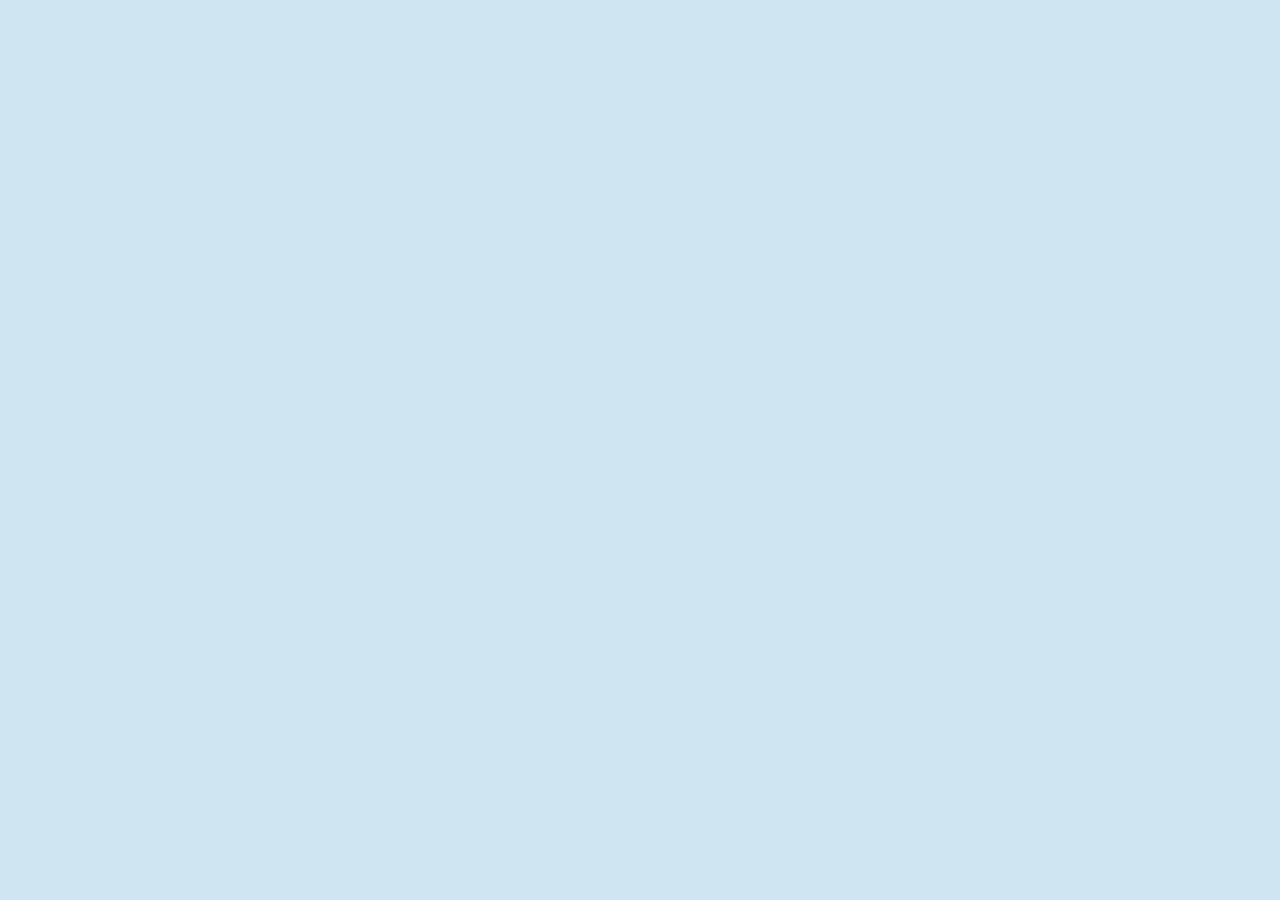
==== index.html @ e110e977 "feat(m1): terrain, sea, sky, height haze and post-FX - tools/bake_map.py: DEM canopy bias + continuo" ====
<!doctype html>
<html lang="th">
<head>
<meta charset="utf-8">
<meta name="viewport" content="width=device-width, initial-scale=1">
<title>ปิดเทอมที่บางแสน</title>
<link rel="preconnect" href="https://fonts.googleapis.com">
<link rel="preconnect" href="https://fonts.gstatic.com" crossorigin>
<link href="https://fonts.googleapis.com/css2?family=Kanit:wght@400;600&family=Sarabun:wght@400;600&display=swap" rel="stylesheet">
<link rel="stylesheet" href="src/town/town.css">
<script type="importmap">
{"imports":{
  "three":"https://cdn.jsdelivr.net/npm/three@0.170.0/build/three.module.js",
  "three/addons/":"https://cdn.jsdelivr.net/npm/three@0.170.0/examples/jsm/"
}}
</script>
</head>
<body>
<canvas id="c"></canvas>
<div id="hud">
  <div id="loading"></div>
  <div id="debug" hidden></div>
  <div id="credit"></div>
</div>
<script type="module" src="src/town/main.js"></script>
</body>
</html>
---- src/town/town.css ----
html, body { margin: 0; height: 100%; overflow: hidden; background: #cfe6f2; font-family: 'Sarabun', system-ui, sans-serif; }
#c { position: fixed; inset: 0; width: 100%; height: 100%; display: block; touch-action: none; }
#hud { position: fixed; inset: 0; pointer-events: none; color: #2d2a26; }
#loading {
  position: absolute; left: 50%; top: 50%; transform: translate(-50%, -50%);
  font-family: 'Kanit', sans-serif; font-size: 22px; padding: 12px 22px; border-radius: 14px;
  background: rgba(255, 250, 240, .82); box-shadow: 0 4px 18px rgba(60, 40, 10, .15);
}
#loading:empty { display: none; }
#debug {
  position: absolute; left: 10px; top: 10px; font: 12px/1.4 ui-monospace, monospace;
  background: rgba(255, 255, 255, .78); padding: 6px 9px; border-radius: 8px; white-space: pre;
}
#credit {
  position: absolute; right: 8px; bottom: 6px; font-size: 11px; color: rgba(40, 40, 40, .75);
  text-shadow: 0 0 4px rgba(255, 255, 255, .8);
}
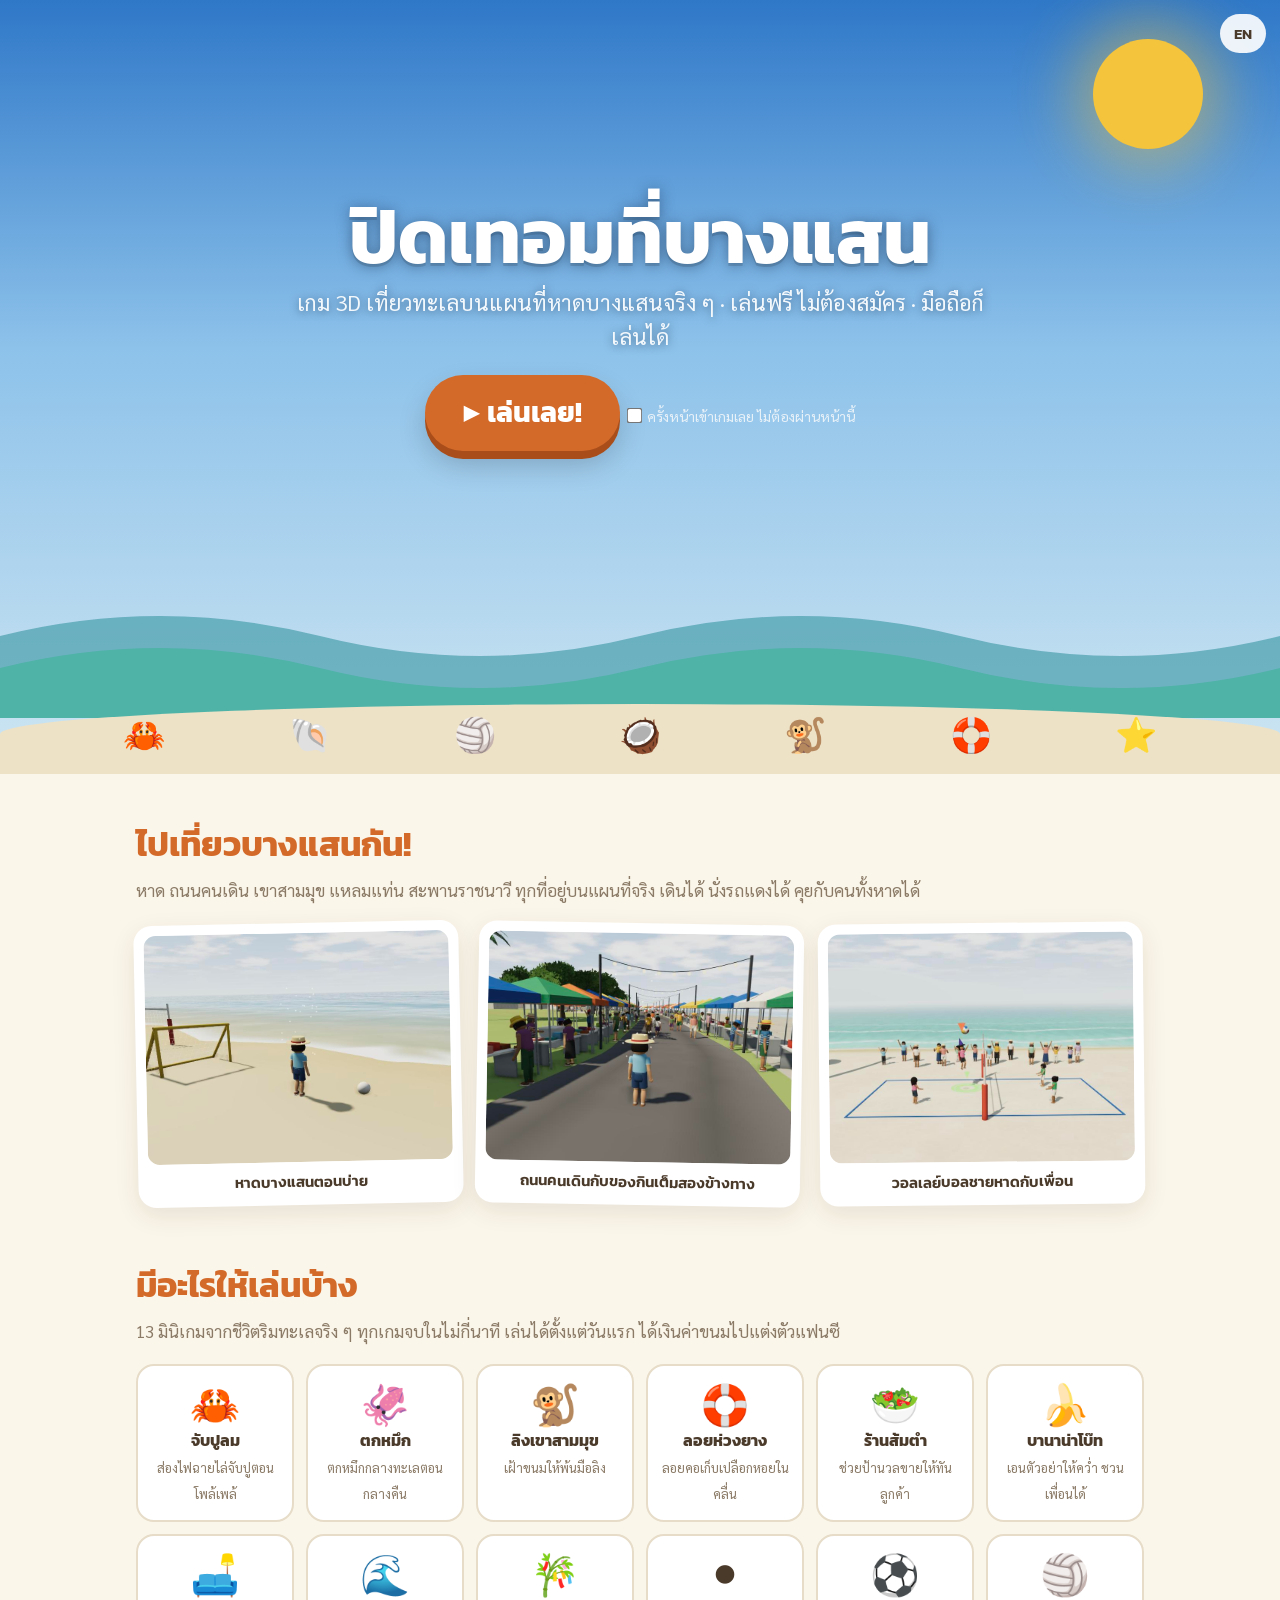
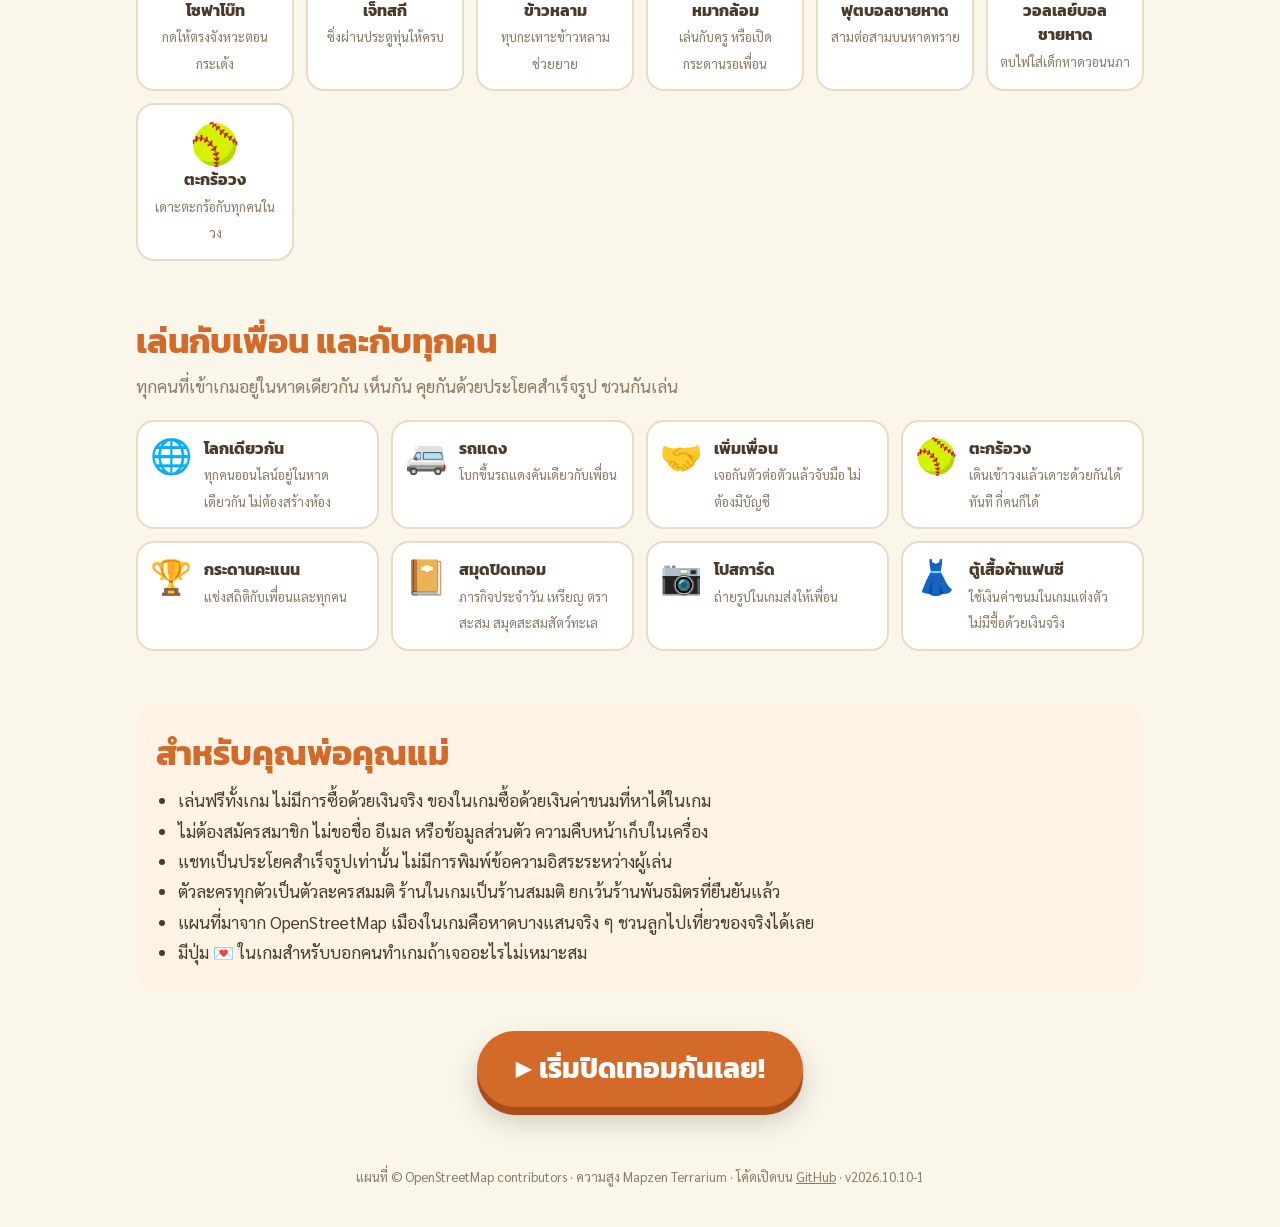
==== commit 29d67529: "feat(landing): a landing page for kids and parents at the root; the game moves to play.html - index." ====
--- a/index.html
+++ b/index.html
@@ -2,26 +2,184 @@
 <html lang="th">
 <head>
 <meta charset="utf-8">
-<meta name="viewport" content="width=device-width, initial-scale=1">
-<title>ปิดเทอมที่บางแสน</title>
+<meta name="viewport" content="width=device-width, initial-scale=1, viewport-fit=cover">
+<title>ปิดเทอมที่บางแสน — เกมเที่ยวทะเลบนแผนที่หาดบางแสนจริง ๆ</title>
+<meta name="description" content="เกม 3D เที่ยวหาดบางแสน: จับปูลม ตกหมึก เล่นวอลเลย์บอลชายหาด นั่งรถแดง เล่นกับเพื่อนออนไลน์ ฟรี ไม่ต้องสมัคร เล่นได้บนมือถือ">
+<link rel="icon" href="data:image/svg+xml,<svg xmlns='http://www.w3.org/2000/svg' viewBox='0 0 64 64'><rect width='64' height='64' rx='14' fill='%23cfe6f2'/><circle cx='44' cy='20' r='9' fill='%23f4c43c'/><path d='M0 40q8-6 16 0t16 0 16 0 16 0v24H0z' fill='%234fb3a8'/><path d='M0 50q8-6 16 0t16 0 16 0 16 0v14H0z' fill='%23e8d8a8'/></svg>">
 <link rel="preconnect" href="https://fonts.googleapis.com">
 <link rel="preconnect" href="https://fonts.gstatic.com" crossorigin>
-<link href="https://fonts.googleapis.com/css2?family=Kanit:wght@400;600&family=Sarabun:wght@400;600&display=swap" rel="stylesheet">
-<link rel="stylesheet" href="src/town/town.css">
-<script type="importmap">
-{"imports":{
-  "three":"https://cdn.jsdelivr.net/npm/three@0.170.0/build/three.module.js",
-  "three/addons/":"https://cdn.jsdelivr.net/npm/three@0.170.0/examples/jsm/"
-}}
+<link href="https://fonts.googleapis.com/css2?family=Kanit:wght@400;600;700&family=Sarabun:wght@400;600&display=swap" rel="stylesheet">
+<script>
+// regulars who ticked "go straight to the game" skip this page (index.html?stay=1 shows it anyway)
+try { if (localStorage.getItem('bangsaen.skipLanding') === '1' && !/[?&]stay=1/.test(location.search)) location.replace('play.html' + location.search); } catch {}
 </script>
+<style>
+  :root { --sky: #2f78c8; --sky2: #cfe6f2; --sea: #4fb3a8; --sea2: #2a8f9a; --sand: #eee2c6; --paper: #fbf6ea; --ink: #4a3a2a; --accent: #d46a2a; --soft: #8a7a66; --line: #e6dcc8; }
+  * { box-sizing: border-box; }
+  html, body { margin: 0; background: var(--paper); color: var(--ink); font: 400 17px/1.55 'Sarabun', system-ui, sans-serif; -webkit-text-size-adjust: 100%; }
+  h1, h2, h3, .btn, .lang, .card b { font-family: 'Kanit', 'Sarabun', sans-serif; }
+  a { color: inherit; }
+  /* ---------- hero: sky, sun, clouds, sea, sand ---------- */
+  .hero { position: relative; overflow: hidden; min-height: 86vh; display: grid; place-items: center; text-align: center; padding: 24px 16px 150px; background: linear-gradient(#2f78c8 0%, #8dc2ea 45%, #cfe6f2 100%); color: #fff; }
+  .sun { position: absolute; right: 6%; top: 5%; width: 110px; height: 110px; border-radius: 50%; background: #f4c43c; box-shadow: 0 0 60px 20px rgba(244, 196, 60, .45); animation: glow 5s ease-in-out infinite; }
+  @keyframes glow { 50% { box-shadow: 0 0 90px 34px rgba(244, 196, 60, .55); } }
+  .cloud { position: absolute; top: 14%; width: 140px; height: 44px; background: #fff; border-radius: 40px; opacity: .75; animation: drift linear infinite; }
+  .cloud::before, .cloud::after { content: ''; position: absolute; background: #fff; border-radius: 50%; }
+  .cloud::before { width: 60px; height: 60px; left: 22px; top: -30px; } .cloud::after { width: 44px; height: 44px; left: 66px; top: -20px; }
+  .c1 { left: -160px; animation-duration: 48s; } .c2 { left: -160px; top: 26%; transform: scale(.7); animation-duration: 70s; animation-delay: -30s; } .c3 { left: -160px; top: 6%; transform: scale(.55); animation-duration: 60s; animation-delay: -12s; }
+  @keyframes drift { to { transform: translateX(calc(100vw + 220px)) scale(var(--s, 1)); } }
+  .c2 { --s: .7 } .c3 { --s: .55 }
+  .waves { position: absolute; left: 0; right: 0; bottom: 56px; height: 120px; }
+  .waves svg { position: absolute; left: 0; bottom: 0; width: 200%; height: 100%; animation: roll 9s linear infinite; }
+  .waves svg.back { opacity: .55; animation-duration: 14s; animation-direction: reverse; bottom: 22px; }
+  @keyframes roll { to { transform: translateX(-50%); } }
+  .sand { position: absolute; left: 0; right: 0; bottom: 0; height: 70px; background: var(--sand); border-radius: 50% 50% 0 0 / 30px 30px 0 0; }
+  .beach-things { position: absolute; left: 0; right: 0; bottom: 14px; display: flex; justify-content: space-evenly; font-size: 34px; pointer-events: none; }
+  .beach-things span { animation: bob 3s ease-in-out infinite; } .beach-things span:nth-child(2n) { animation-delay: -1.2s; } .beach-things span:nth-child(3n) { animation-delay: -2s; }
+  @keyframes bob { 50% { transform: translateY(-8px) rotate(-6deg); } }
+  .hero-in { position: relative; z-index: 2; max-width: 720px; }
+  .hero h1 { font-size: clamp(40px, 9vw, 76px); line-height: 1.05; margin: 0 0 8px; text-shadow: 0 3px 0 rgba(0, 0, 0, .12), 0 2px 14px rgba(20, 40, 70, .5); }
+  .hero .sub { font-size: clamp(17px, 2.6vw, 22px); margin: 0 0 22px; color: #f3f8fc; text-shadow: 0 1px 8px rgba(20, 40, 70, .55); }
+  .btn { display: inline-block; border: 0; border-radius: 999px; padding: 16px 38px; font-size: clamp(22px, 3.4vw, 28px); font-weight: 700; color: #fff; background: var(--accent); text-decoration: none; box-shadow: 0 8px 0 #a94e1a, 0 14px 28px rgba(0, 0, 0, .18); cursor: pointer; transition: transform .12s; animation: wiggle 2.6s ease-in-out infinite; }
+  .btn:hover, .btn:focus-visible { transform: translateY(-3px) scale(1.03); } .btn:active { transform: translateY(4px); box-shadow: 0 3px 0 #a94e1a; }
+  @keyframes wiggle { 0%, 88%, 100% { rotate: 0deg; } 92% { rotate: -2deg; } 96% { rotate: 2deg; } }
+  .back { margin: 14px 0 0; font-size: 15px; color: #f3f8fc; }
+  .back b { color: #ffe08a; }
+  .skip { margin-top: 18px; font-size: 14px; color: #e8f1f8; } .skip input { transform: scale(1.2); margin-right: 6px; }
+  .lang { position: absolute; top: 14px; right: 14px; z-index: 3; border: 0; background: rgba(255, 255, 255, .9); color: var(--ink); border-radius: 999px; padding: 8px 14px; font-size: 15px; font-weight: 600; cursor: pointer; }
+  /* ---------- sections ---------- */
+  section { max-width: 1040px; margin: 0 auto; padding: 44px 16px 10px; }
+  h2 { font-size: clamp(26px, 4vw, 34px); margin: 0 0 6px; color: var(--accent); }
+  .lead { margin: 0 0 20px; color: var(--soft); }
+  .shots { display: grid; grid-template-columns: repeat(auto-fit, minmax(260px, 1fr)); gap: 16px; }
+  .shots figure { margin: 0; background: #fff; border-radius: 18px; padding: 10px; box-shadow: 0 8px 24px rgba(60, 40, 20, .1); transform: rotate(-1.2deg); } .shots figure:nth-child(2) { transform: rotate(1deg); } .shots figure:nth-child(3) { transform: rotate(-.6deg); }
+  .shots img { display: block; width: 100%; aspect-ratio: 4 / 3; object-fit: cover; border-radius: 12px; background: var(--sky2); }
+  .shots figcaption { font: 600 15px 'Kanit', sans-serif; padding: 8px 4px 2px; text-align: center; }
+  .grid { display: grid; grid-template-columns: repeat(auto-fill, minmax(150px, 1fr)); gap: 12px; }
+  .card { background: #fff; border: 2px solid var(--line); border-radius: 18px; padding: 14px 12px; text-align: center; transition: transform .15s, border-color .15s; }
+  .card:hover { transform: translateY(-4px) rotate(-1deg); border-color: var(--accent); }
+  .card .ic { font-size: 40px; line-height: 1.1; display: block; margin-bottom: 4px; } .card b { display: block; font-size: 16px; } .card small { color: var(--soft); font-size: 13px; }
+  .wide { grid-template-columns: repeat(auto-fill, minmax(230px, 1fr)); } .wide .card { text-align: left; display: flex; gap: 12px; align-items: flex-start; } .wide .card .ic { font-size: 34px; margin: 0; }
+  .parents { background: #fff3e6; border-radius: 22px; padding: 22px 20px; }
+  .parents ul { margin: 8px 0 0; padding-left: 22px; } .parents li { margin: 4px 0; }
+  .cta { text-align: center; padding: 30px 16px 50px; }
+  footer { text-align: center; color: var(--soft); font-size: 13px; padding: 10px 16px 40px; } footer a { color: var(--soft); }
+  @media (max-width: 520px) { .hero { min-height: 78vh; padding-bottom: 130px; } .beach-things { font-size: 26px; } .sun { width: 80px; height: 80px; } }
+  @media (prefers-reduced-motion: reduce) { .cloud, .waves svg, .btn, .beach-things span, .sun { animation: none; } }
+</style>
 </head>
 <body>
-<canvas id="c"></canvas>
-<div id="hud">
-  <div id="loading"></div>
-  <div id="debug" hidden></div>
-  <div id="credit"></div>
-</div>
-<script type="module" src="src/town/main.js"></script>
+<header class="hero">
+  <button class="lang" id="lang" aria-label="language">EN</button>
+  <div class="sun"></div>
+  <div class="cloud c1"></div><div class="cloud c2"></div><div class="cloud c3"></div>
+  <div class="hero-in">
+    <h1 data-t="title">ปิดเทอมที่บางแสน</h1>
+    <p class="sub" data-t="sub">เกม 3D เที่ยวทะเลบนแผนที่หาดบางแสนจริง ๆ · เล่นฟรี ไม่ต้องสมัคร · มือถือก็เล่นได้</p>
+    <a class="btn" id="play" href="play.html" data-t="play">▶ เล่นเลย!</a>
+    <p class="back" id="back" hidden></p>
+    <label class="skip"><input type="checkbox" id="skip"><span data-t="skip">ครั้งหน้าเข้าเกมเลย ไม่ต้องผ่านหน้านี้</span></label>
+  </div>
+  <div class="waves">
+    <svg class="back" viewBox="0 0 1600 120" preserveAspectRatio="none"><path d="M0 60 Q100 20 200 60 T400 60 T600 60 T800 60 T1000 60 T1200 60 T1400 60 T1600 60 V120 H0z" fill="#2a8f9a"/></svg>
+    <svg viewBox="0 0 1600 120" preserveAspectRatio="none"><path d="M0 70 Q100 30 200 70 T400 70 T600 70 T800 70 T1000 70 T1200 70 T1400 70 T1600 70 V120 H0z" fill="#4fb3a8"/></svg>
+  </div>
+  <div class="sand"></div>
+  <div class="beach-things" aria-hidden="true"><span>🦀</span><span>🐚</span><span>🏐</span><span>🥥</span><span>🐒</span><span>🛟</span><span>⭐</span></div>
+</header>
+
+<section>
+  <h2 data-t="shotsH">ไปเที่ยวบางแสนกัน!</h2>
+  <p class="lead" data-t="shotsP">หาด ถนนคนเดิน เขาสามมุข แหลมแท่น สะพานราชนาวี ทุกที่อยู่บนแผนที่จริง เดินได้ นั่งรถแดงได้ คุยกับคนทั้งหาดได้</p>
+  <div class="shots">
+    <figure><img src="assets/landing/beach.jpg" alt="" loading="lazy"><figcaption data-t="shot1">หาดบางแสนตอนบ่าย</figcaption></figure>
+    <figure><img src="assets/landing/market.jpg" alt="" loading="lazy"><figcaption data-t="shot2">ถนนคนเดินกับของกินเต็มสองข้างทาง</figcaption></figure>
+    <figure><img src="assets/landing/volley.jpg" alt="" loading="lazy"><figcaption data-t="shot3">วอลเลย์บอลชายหาดกับเพื่อน</figcaption></figure>
+  </div>
+</section>
+
+<section>
+  <h2 data-t="gamesH">มีอะไรให้เล่นบ้าง</h2>
+  <p class="lead" data-t="gamesP">13 มินิเกมจากชีวิตริมทะเลจริง ๆ ทุกเกมจบในไม่กี่นาที เล่นได้ตั้งแต่วันแรก ได้เงินค่าขนมไปแต่งตัวแฟนซี</p>
+  <div class="grid" id="games"></div>
+</section>
+
+<section>
+  <h2 data-t="togH">เล่นกับเพื่อน และกับทุกคน</h2>
+  <p class="lead" data-t="togP">ทุกคนที่เข้าเกมอยู่ในหาดเดียวกัน เห็นกัน คุยกันด้วยประโยคสำเร็จรูป ชวนกันเล่น</p>
+  <div class="grid wide" id="together"></div>
+</section>
+
+<section>
+  <div class="parents">
+    <h2 data-t="parH">สำหรับคุณพ่อคุณแม่</h2>
+    <ul id="parents"></ul>
+  </div>
+</section>
+
+<div class="cta"><a class="btn" href="play.html" data-t="play2">▶ เริ่มปิดเทอมกันเลย!</a></div>
+<footer>
+  <span data-t="foot">แผนที่ © OpenStreetMap contributors · ความสูง Mapzen Terrarium · โค้ดเปิดบน</span> <a href="https://github.com/shuttertong/bangsaendream">GitHub</a> · <span id="ver"></span>
+</footer>
+
+<script type="module">
+  import { GAME_VERSION } from './src/shared/config.js';
+  const T = {
+    th: {
+      title: 'ปิดเทอมที่บางแสน', sub: 'เกม 3D เที่ยวทะเลบนแผนที่หาดบางแสนจริง ๆ · เล่นฟรี ไม่ต้องสมัคร · มือถือก็เล่นได้',
+      play: '▶ เล่นเลย!', cont: '▶ เล่นต่อ', play2: '▶ เริ่มปิดเทอมกันเลย!', skip: 'ครั้งหน้าเข้าเกมเลย ไม่ต้องผ่านหน้านี้',
+      back: 'ยินดีต้อนรับกลับ! มี <b>฿{baht}</b> · ตรา <b>{badges}</b> อัน{streak}', streak: ' · 🔥 มาติดกัน <b>{n}</b> วัน',
+      shotsH: 'ไปเที่ยวบางแสนกัน!', shotsP: 'หาด ถนนคนเดิน เขาสามมุข แหลมแท่น สะพานราชนาวี ทุกที่อยู่บนแผนที่จริง เดินได้ นั่งรถแดงได้ คุยกับคนทั้งหาดได้',
+      shot1: 'หาดบางแสนตอนบ่าย', shot2: 'ถนนคนเดินกับของกินเต็มสองข้างทาง', shot3: 'วอลเลย์บอลชายหาดกับเพื่อน',
+      gamesH: 'มีอะไรให้เล่นบ้าง', gamesP: '13 มินิเกมจากชีวิตริมทะเลจริง ๆ ทุกเกมจบในไม่กี่นาที เล่นได้ตั้งแต่วันแรก ได้เงินค่าขนมไปแต่งตัวแฟนซี',
+      togH: 'เล่นกับเพื่อน และกับทุกคน', togP: 'ทุกคนที่เข้าเกมอยู่ในหาดเดียวกัน เห็นกัน คุยกันด้วยประโยคสำเร็จรูป ชวนกันเล่น',
+      parH: 'สำหรับคุณพ่อคุณแม่', foot: 'แผนที่ © OpenStreetMap contributors · ความสูง Mapzen Terrarium · โค้ดเปิดบน',
+      games: [['🦀', 'จับปูลม', 'ส่องไฟฉายไล่จับปูตอนโพล้เพล้'], ['🦑', 'ตกหมึก', 'ตกหมึกกลางทะเลตอนกลางคืน'], ['🐒', 'ลิงเขาสามมุข', 'เฝ้าขนมให้พ้นมือลิง'], ['🛟', 'ลอยห่วงยาง', 'ลอยคอเก็บเปลือกหอยในคลื่น'], ['🥗', 'ร้านส้มตำ', 'ช่วยป้านวลขายให้ทันลูกค้า'], ['🍌', 'บานาน่าโบ๊ท', 'เอนตัวอย่าให้คว่ำ ชวนเพื่อนได้'], ['🛋️', 'โซฟาโบ๊ท', 'กดให้ตรงจังหวะตอนกระเด้ง'], ['🌊', 'เจ็ทสกี', 'ซิ่งผ่านประตูทุ่นให้ครบ'], ['🎋', 'ข้าวหลาม', 'ทุบกะเทาะข้าวหลามช่วยยาย'], ['⚫', 'หมากล้อม', 'เล่นกับครู หรือเปิดกระดานรอเพื่อน'], ['⚽', 'ฟุตบอลชายหาด', 'สามต่อสามบนหาดทราย'], ['🏐', 'วอลเลย์บอลชายหาด', 'ตบไฟใส่เด็กหาดวอนนภา'], ['🥎', 'ตะกร้อวง', 'เดาะตะกร้อกับทุกคนในวง']],
+      together: [['🌐', 'โลกเดียวกัน', 'ทุกคนออนไลน์อยู่ในหาดเดียวกัน ไม่ต้องสร้างห้อง'], ['🚐', 'รถแดง', 'โบกขึ้นรถแดงคันเดียวกับเพื่อน'], ['🤝', 'เพิ่มเพื่อน', 'เจอกันตัวต่อตัวแล้วจับมือ ไม่ต้องมีบัญชี'], ['🥎', 'ตะกร้อวง', 'เดินเข้าวงแล้วเดาะด้วยกันได้ทันที กี่คนก็ได้'], ['🏆', 'กระดานคะแนน', 'แข่งสถิติกับเพื่อนและทุกคน'], ['📔', 'สมุดปิดเทอม', 'ภารกิจประจำวัน เหรียญ ตราสะสม สมุดสะสมสัตว์ทะเล'], ['📷', 'โปสการ์ด', 'ถ่ายรูปในเกมส่งให้เพื่อน'], ['👗', 'ตู้เสื้อผ้าแฟนซี', 'ใช้เงินค่าขนมในเกมแต่งตัว ไม่มีซื้อด้วยเงินจริง']],
+      parents: ['เล่นฟรีทั้งเกม ไม่มีการซื้อด้วยเงินจริง ของในเกมซื้อด้วยเงินค่าขนมที่หาได้ในเกม', 'ไม่ต้องสมัครสมาชิก ไม่ขอชื่อ อีเมล หรือข้อมูลส่วนตัว ความคืบหน้าเก็บในเครื่อง', 'แชทเป็นประโยคสำเร็จรูปเท่านั้น ไม่มีการพิมพ์ข้อความอิสระระหว่างผู้เล่น', 'ตัวละครทุกตัวเป็นตัวละครสมมติ ร้านในเกมเป็นร้านสมมติ ยกเว้นร้านพันธมิตรที่ยืนยันแล้ว', 'แผนที่มาจาก OpenStreetMap เมืองในเกมคือหาดบางแสนจริง ๆ ชวนลูกไปเที่ยวของจริงได้เลย', 'มีปุ่ม 💌 ในเกมสำหรับบอกคนทำเกมถ้าเจออะไรไม่เหมาะสม'],
+    },
+    en: {
+      title: 'Summer Break at Bang Saen', sub: 'A 3D seaside adventure on the real map of Bang Saen beach · free, no sign-up · plays on phones too',
+      play: '▶ Play now!', cont: '▶ Continue', play2: '▶ Start your summer break!', skip: 'Next time go straight to the game',
+      back: 'Welcome back! You have <b>฿{baht}</b> · <b>{badges}</b> badges{streak}', streak: ' · 🔥 <b>{n}</b>-day streak',
+      shotsH: "Let's go to Bang Saen!", shotsP: 'The beach, the walking street, Khao Sam Muk, Laem Thaen, the Navy pier — all on the real map. Walk it, ride the red truck, talk to everyone.',
+      shot1: 'Bang Saen beach in the afternoon', shot2: 'The walking street, food on both sides', shot3: 'Beach volleyball with a friend',
+      gamesH: 'What is there to play?', gamesP: '13 mini-games from real seaside life. Each is over in minutes, all open from day one, and they pay pocket money for fantasy dress-up.',
+      togH: 'Play with friends, and with everyone', togP: 'Everyone online shares one beach: you see each other, chat with preset phrases, and play together.',
+      parH: 'For parents', foot: 'Map © OpenStreetMap contributors · heights Mapzen Terrarium · open source on',
+      games: [['🦀', 'Ghost crabs', 'Catch crabs by flashlight at dusk'], ['🦑', 'Squid jigging', 'Night fishing from a boat'], ['🐒', 'Monkeys', 'Guard the snacks on Khao Sam Muk'], ['🛟', 'Inner tube', 'Float and collect shells in the waves'], ['🥗', 'Som tam stall', "Keep up with Aunt Nuan's customers"], ['🍌', 'Banana boat', 'Lean to stay upright, with friends too'], ['🛋️', 'Sofa boat', 'Press in time as it bounces'], ['🌊', 'Jet ski', 'Ride through every buoy gate'], ['🎋', 'Khao lam', "Pound the bamboo for Grandma"], ['⚫', 'Go', 'Play the teacher or open a table'], ['⚽', 'Beach football', 'Three a side on the sand'], ['🏐', 'Beach volleyball', 'Fireball spikes against the next beach'], ['🥎', 'Takraw circle', 'Keep it up with everyone in the circle']],
+      together: [['🌐', 'One world', 'Everyone online is on the same beach, no rooms'], ['🚐', 'Red truck', 'Ride the same truck as your friends'], ['🤝', 'Friends', 'Meet face to face and shake hands, no accounts'], ['🥎', 'Takraw circle', 'Walk in and play straight away, any number'], ['🏆', 'Leaderboard', 'Chase records with friends and everyone'], ['📔', 'Summer journal', 'Daily tasks, medals, badges, a collection book'], ['📷', 'Postcards', 'Snap a picture in the game to send to friends'], ['👗', 'Fantasy wardrobe', 'Spend in-game pocket money on outfits; no real money']],
+      parents: ['Free, with no real-money purchases: things in the game cost pocket money earned in the game', 'No account, no name, e-mail or personal data; progress stays on the device', 'Chat is preset phrases only, no free text between players', 'Every character is fictional, and so is every shop except confirmed partner shops', 'The map is OpenStreetMap: the town is the real Bang Saen, so you can visit it for real', 'A 💌 button in the game reaches the makers if anything looks wrong'],
+    },
+  };
+  let lang = 'th';
+  try { lang = localStorage.getItem('bangsaen.lang') === 'en' ? 'en' : 'th'; } catch {}
+  const $ = s => document.querySelector(s);
+  function draw() {
+    const L = T[lang];
+    document.documentElement.lang = lang;
+    document.querySelectorAll('[data-t]').forEach(el => { if (L[el.dataset.t]) el.textContent = L[el.dataset.t]; });
+    $('#lang').textContent = lang === 'th' ? 'EN' : 'ไทย';
+    $('#games').innerHTML = L.games.map(([ic, n, d]) => `<div class="card"><span class="ic">${ic}</span><b>${n}</b><small>${d}</small></div>`).join('');
+    $('#together').innerHTML = L.together.map(([ic, n, d]) => `<div class="card"><span class="ic">${ic}</span><div><b>${n}</b><small>${d}</small></div></div>`).join('');
+    $('#parents').innerHTML = L.parents.map(p => `<li>${p}</li>`).join('');
+    // a returning player: continue, with what they have
+    try {
+      const s = JSON.parse(localStorage.getItem('bangsaen.save.v1') || 'null');
+      if (s?.met?.grandma) {
+        $('#play').textContent = L.cont;
+        const j = s.journal || {}, badges = Object.keys(j.badges || {}).length;
+        $('#back').innerHTML = L.back.replace('{baht}', (s.baht || 0).toLocaleString()).replace('{badges}', badges).replace('{streak}', j.streak ? L.streak.replace('{n}', j.streak) : '');
+        $('#back').hidden = false;
+      }
+    } catch {}
+  }
+  $('#lang').addEventListener('click', () => { lang = lang === 'th' ? 'en' : 'th'; try { localStorage.setItem('bangsaen.lang', lang); } catch {} draw(); });
+  const skip = $('#skip');
+  try { skip.checked = localStorage.getItem('bangsaen.skipLanding') === '1'; } catch {}
+  skip.addEventListener('change', () => { try { localStorage.setItem('bangsaen.skipLanding', skip.checked ? '1' : '0'); } catch {} });
+  $('#ver').textContent = `v${GAME_VERSION}`;
+  draw();
+</script>
 </body>
 </html>
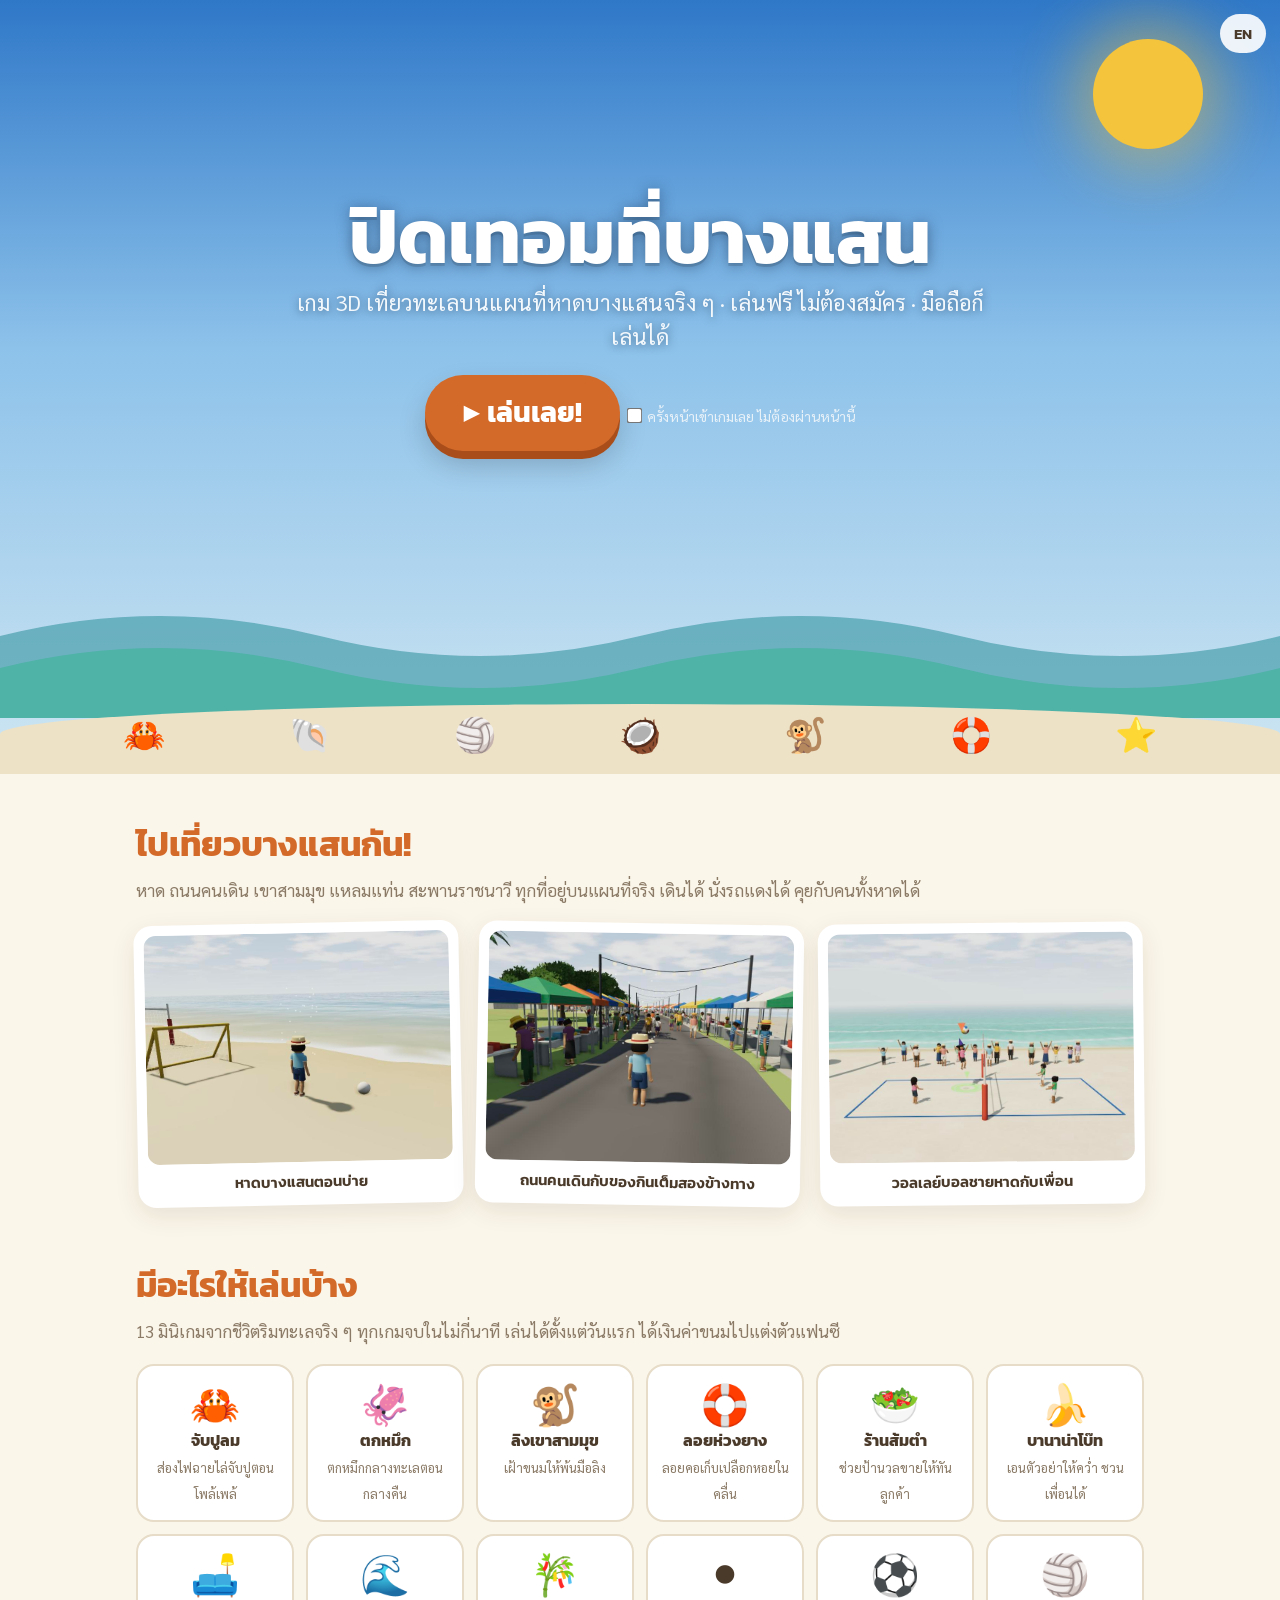
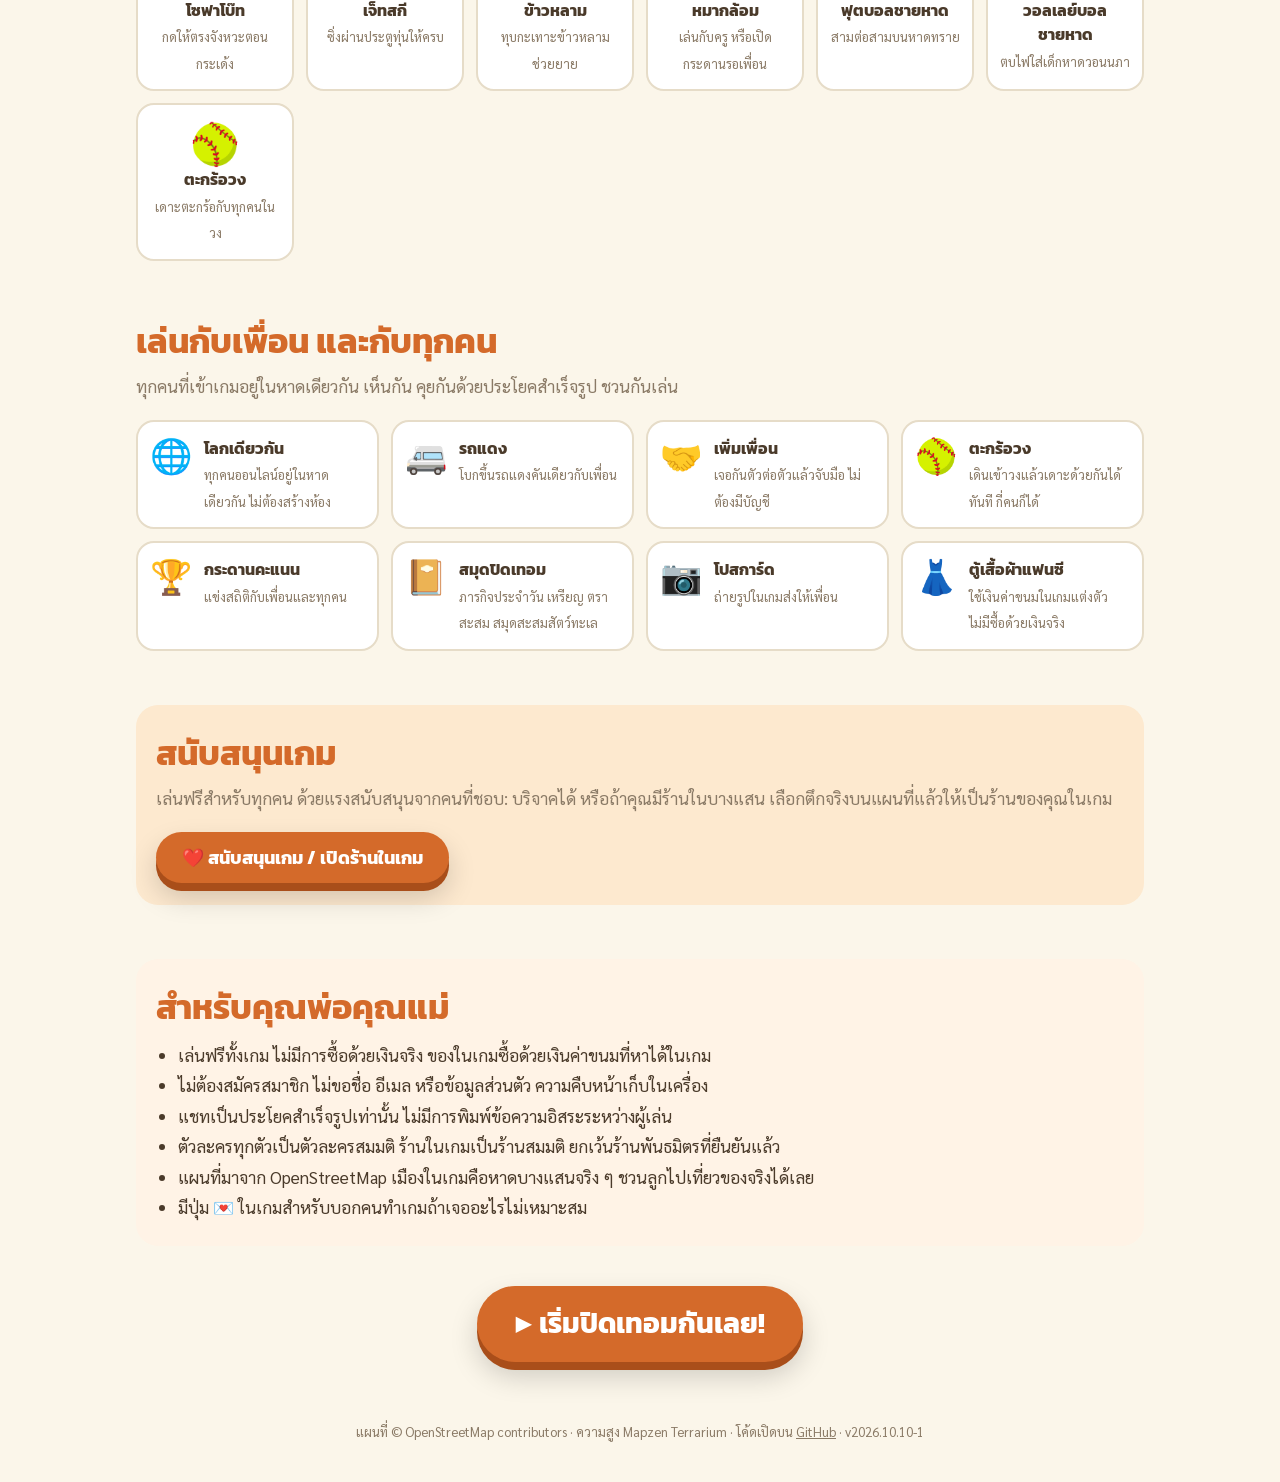
==== commit 472b2e18: "feat(sponsor): donations and sponsoring a building on the map — sign / whole building / plus a mini-" ====
--- a/index.html
+++ b/index.html
@@ -111,6 +111,13 @@
 </section>
 
 <section>
+  <div class="parents" style="background:#fde9cf">
+    <h2 data-t="supH">สนับสนุนเกม</h2>
+    <p class="lead" data-t="supP">เล่นฟรีสำหรับทุกคน ด้วยแรงสนับสนุนจากคนที่ชอบ: บริจาคได้ หรือถ้าคุณมีร้านในบางแสน เลือกตึกจริงบนแผนที่แล้วให้เป็นร้านของคุณในเกม</p>
+    <a class="btn" href="support.html" style="font-size:18px;padding:12px 26px;animation:none" data-t="supBtn">❤️ สนับสนุนเกม / เปิดร้านในเกม</a>
+  </div>
+</section>
+<section>
   <div class="parents">
     <h2 data-t="parH">สำหรับคุณพ่อคุณแม่</h2>
     <ul id="parents"></ul>
@@ -133,6 +140,7 @@
       shot1: 'หาดบางแสนตอนบ่าย', shot2: 'ถนนคนเดินกับของกินเต็มสองข้างทาง', shot3: 'วอลเลย์บอลชายหาดกับเพื่อน',
       gamesH: 'มีอะไรให้เล่นบ้าง', gamesP: '13 มินิเกมจากชีวิตริมทะเลจริง ๆ ทุกเกมจบในไม่กี่นาที เล่นได้ตั้งแต่วันแรก ได้เงินค่าขนมไปแต่งตัวแฟนซี',
       togH: 'เล่นกับเพื่อน และกับทุกคน', togP: 'ทุกคนที่เข้าเกมอยู่ในหาดเดียวกัน เห็นกัน คุยกันด้วยประโยคสำเร็จรูป ชวนกันเล่น',
+      supH: 'สนับสนุนเกม', supP: 'เล่นฟรีสำหรับทุกคน ด้วยแรงสนับสนุนจากคนที่ชอบ: บริจาคได้ หรือถ้าคุณมีร้านในบางแสน เลือกตึกจริงบนแผนที่แล้วให้เป็นร้านของคุณในเกม', supBtn: '❤️ สนับสนุนเกม / เปิดร้านในเกม',
       parH: 'สำหรับคุณพ่อคุณแม่', foot: 'แผนที่ © OpenStreetMap contributors · ความสูง Mapzen Terrarium · โค้ดเปิดบน',
       games: [['🦀', 'จับปูลม', 'ส่องไฟฉายไล่จับปูตอนโพล้เพล้'], ['🦑', 'ตกหมึก', 'ตกหมึกกลางทะเลตอนกลางคืน'], ['🐒', 'ลิงเขาสามมุข', 'เฝ้าขนมให้พ้นมือลิง'], ['🛟', 'ลอยห่วงยาง', 'ลอยคอเก็บเปลือกหอยในคลื่น'], ['🥗', 'ร้านส้มตำ', 'ช่วยป้านวลขายให้ทันลูกค้า'], ['🍌', 'บานาน่าโบ๊ท', 'เอนตัวอย่าให้คว่ำ ชวนเพื่อนได้'], ['🛋️', 'โซฟาโบ๊ท', 'กดให้ตรงจังหวะตอนกระเด้ง'], ['🌊', 'เจ็ทสกี', 'ซิ่งผ่านประตูทุ่นให้ครบ'], ['🎋', 'ข้าวหลาม', 'ทุบกะเทาะข้าวหลามช่วยยาย'], ['⚫', 'หมากล้อม', 'เล่นกับครู หรือเปิดกระดานรอเพื่อน'], ['⚽', 'ฟุตบอลชายหาด', 'สามต่อสามบนหาดทราย'], ['🏐', 'วอลเลย์บอลชายหาด', 'ตบไฟใส่เด็กหาดวอนนภา'], ['🥎', 'ตะกร้อวง', 'เดาะตะกร้อกับทุกคนในวง']],
       together: [['🌐', 'โลกเดียวกัน', 'ทุกคนออนไลน์อยู่ในหาดเดียวกัน ไม่ต้องสร้างห้อง'], ['🚐', 'รถแดง', 'โบกขึ้นรถแดงคันเดียวกับเพื่อน'], ['🤝', 'เพิ่มเพื่อน', 'เจอกันตัวต่อตัวแล้วจับมือ ไม่ต้องมีบัญชี'], ['🥎', 'ตะกร้อวง', 'เดินเข้าวงแล้วเดาะด้วยกันได้ทันที กี่คนก็ได้'], ['🏆', 'กระดานคะแนน', 'แข่งสถิติกับเพื่อนและทุกคน'], ['📔', 'สมุดปิดเทอม', 'ภารกิจประจำวัน เหรียญ ตราสะสม สมุดสะสมสัตว์ทะเล'], ['📷', 'โปสการ์ด', 'ถ่ายรูปในเกมส่งให้เพื่อน'], ['👗', 'ตู้เสื้อผ้าแฟนซี', 'ใช้เงินค่าขนมในเกมแต่งตัว ไม่มีซื้อด้วยเงินจริง']],
@@ -146,6 +154,7 @@
       shot1: 'Bang Saen beach in the afternoon', shot2: 'The walking street, food on both sides', shot3: 'Beach volleyball with a friend',
       gamesH: 'What is there to play?', gamesP: '13 mini-games from real seaside life. Each is over in minutes, all open from day one, and they pay pocket money for fantasy dress-up.',
       togH: 'Play with friends, and with everyone', togP: 'Everyone online shares one beach: you see each other, chat with preset phrases, and play together.',
+      supH: 'Support the game', supP: 'Free for everyone thanks to people who like it: donate, or if you run a shop in Bang Saen, pick a real building on the map and make it your shop in the game', supBtn: '❤️ Support / open your shop in the game',
       parH: 'For parents', foot: 'Map © OpenStreetMap contributors · heights Mapzen Terrarium · open source on',
       games: [['🦀', 'Ghost crabs', 'Catch crabs by flashlight at dusk'], ['🦑', 'Squid jigging', 'Night fishing from a boat'], ['🐒', 'Monkeys', 'Guard the snacks on Khao Sam Muk'], ['🛟', 'Inner tube', 'Float and collect shells in the waves'], ['🥗', 'Som tam stall', "Keep up with Aunt Nuan's customers"], ['🍌', 'Banana boat', 'Lean to stay upright, with friends too'], ['🛋️', 'Sofa boat', 'Press in time as it bounces'], ['🌊', 'Jet ski', 'Ride through every buoy gate'], ['🎋', 'Khao lam', "Pound the bamboo for Grandma"], ['⚫', 'Go', 'Play the teacher or open a table'], ['⚽', 'Beach football', 'Three a side on the sand'], ['🏐', 'Beach volleyball', 'Fireball spikes against the next beach'], ['🥎', 'Takraw circle', 'Keep it up with everyone in the circle']],
       together: [['🌐', 'One world', 'Everyone online is on the same beach, no rooms'], ['🚐', 'Red truck', 'Ride the same truck as your friends'], ['🤝', 'Friends', 'Meet face to face and shake hands, no accounts'], ['🥎', 'Takraw circle', 'Walk in and play straight away, any number'], ['🏆', 'Leaderboard', 'Chase records with friends and everyone'], ['📔', 'Summer journal', 'Daily tasks, medals, badges, a collection book'], ['📷', 'Postcards', 'Snap a picture in the game to send to friends'], ['👗', 'Fantasy wardrobe', 'Spend in-game pocket money on outfits; no real money']],
